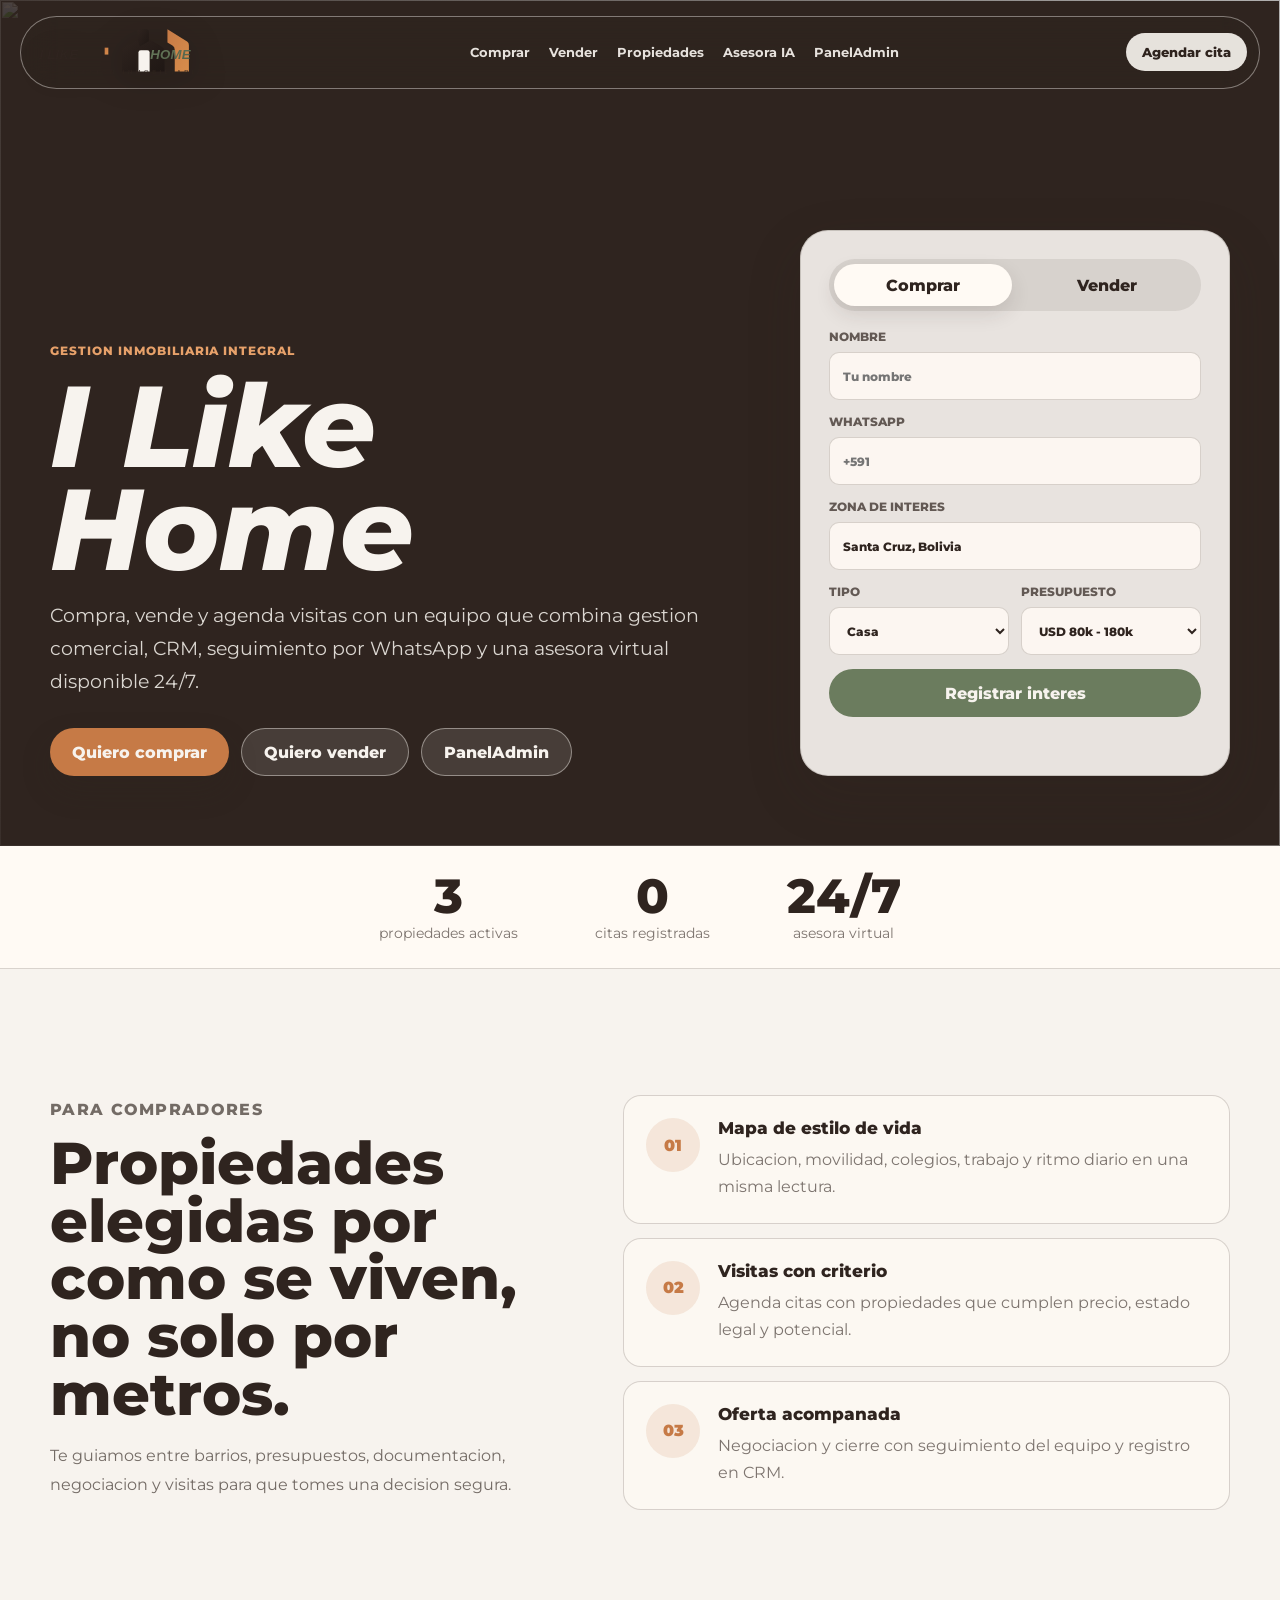
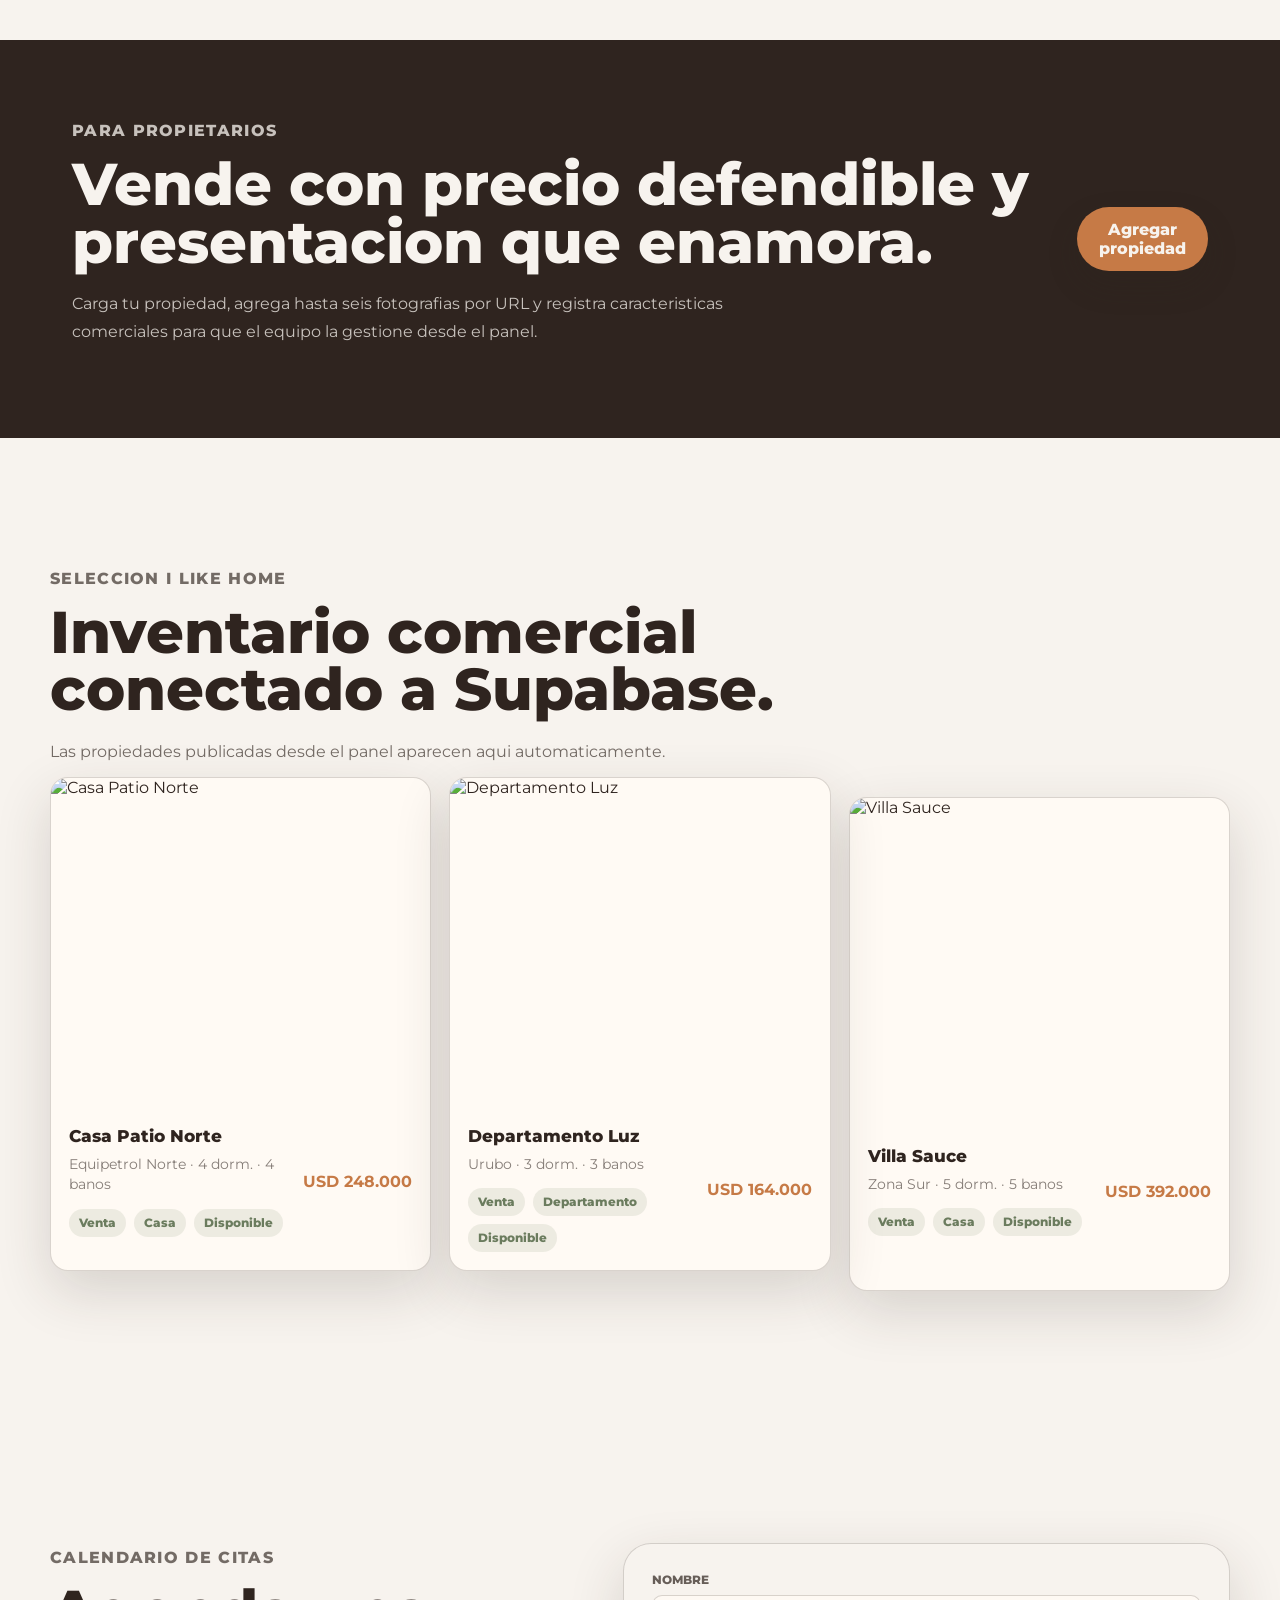
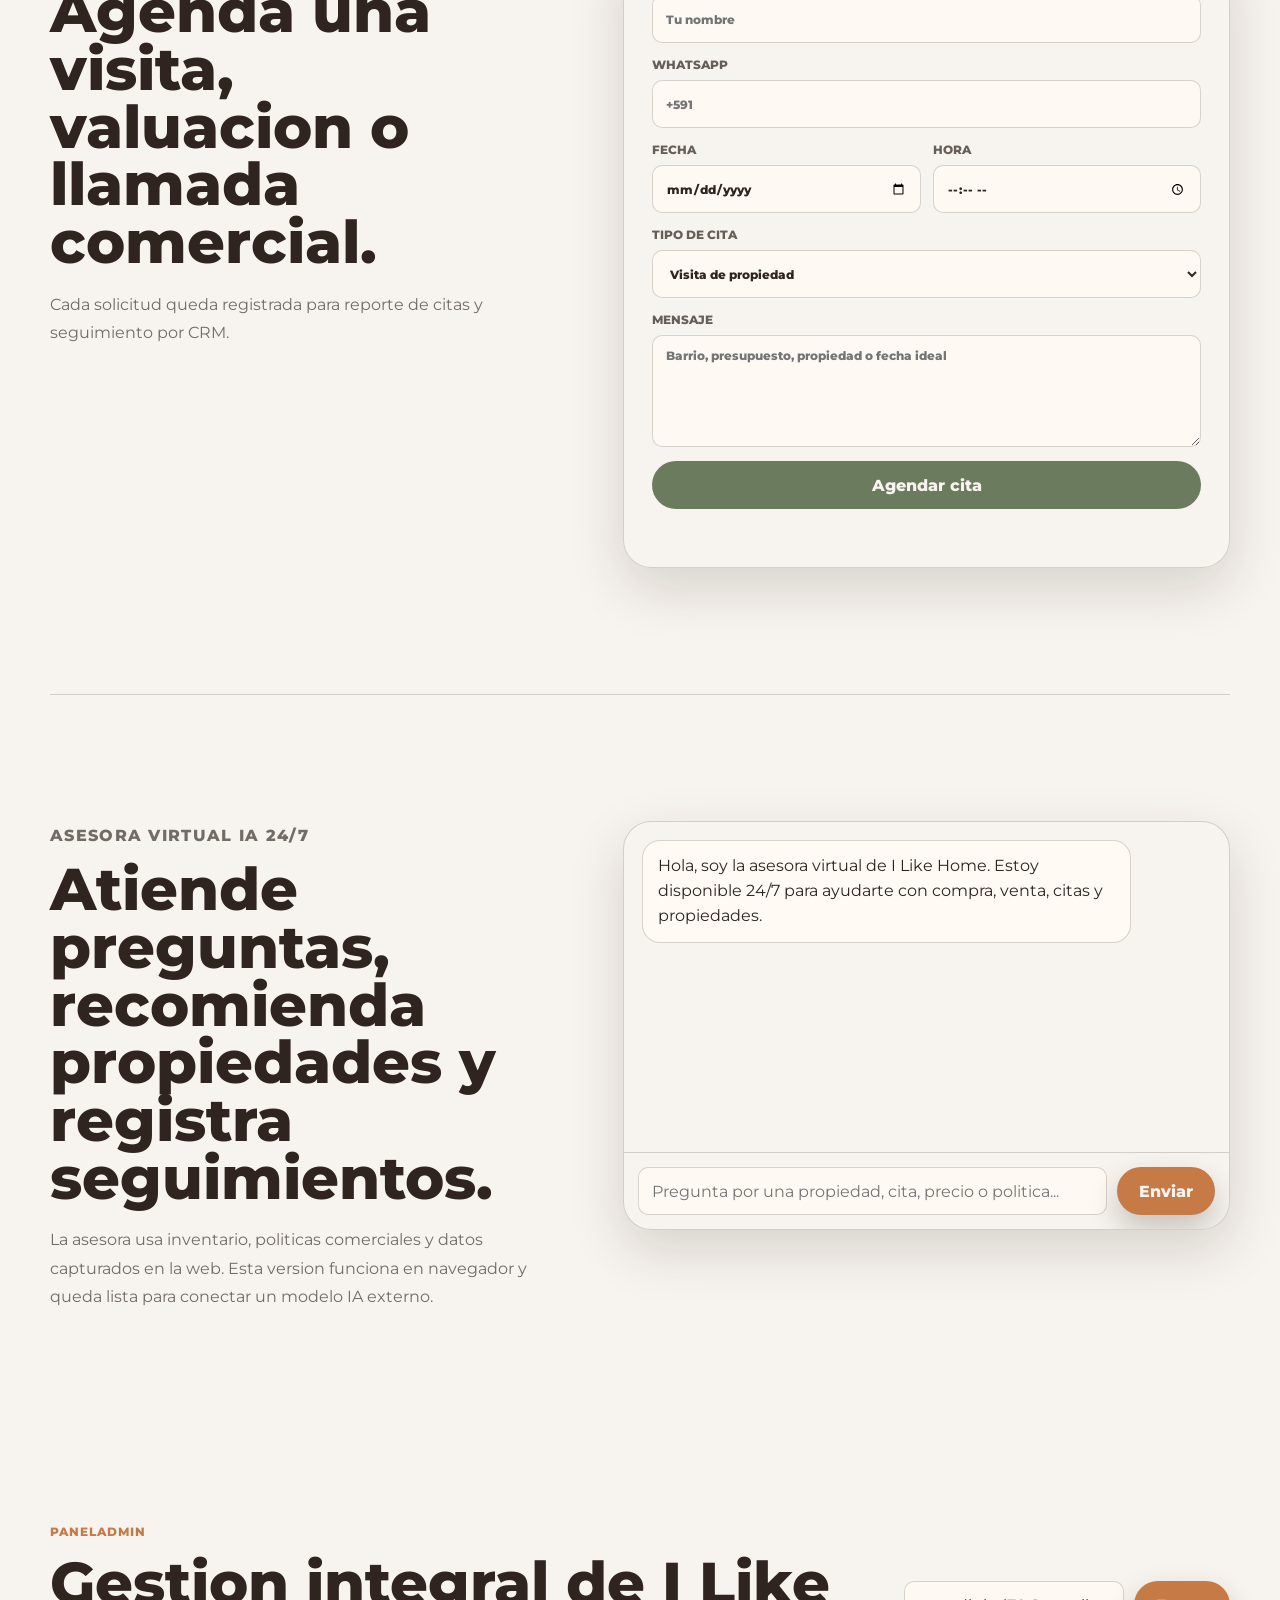
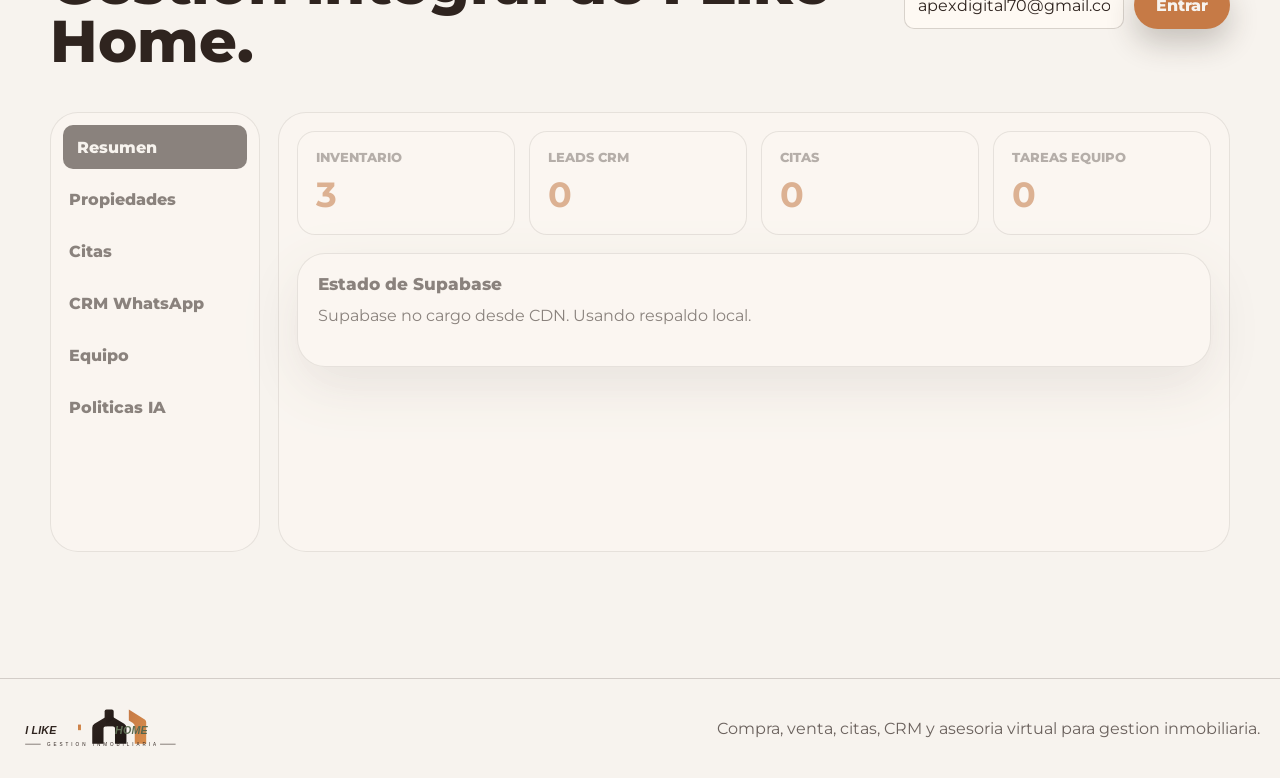
==== I Like Home Landing/index.html @ 4afc69b7 "Initial I Like Home web app" ====
<!DOCTYPE html>
<html lang="es">
  <head>
    <meta charset="UTF-8" />
    <meta name="viewport" content="width=device-width, initial-scale=1.0" />
    <title>I Like Home | Gestion inmobiliaria</title>
    <meta
      name="description"
      content="I Like Home gestiona compra, venta, citas, CRM, equipo y asesoria virtual inmobiliaria."
    />
    <link rel="preconnect" href="https://fonts.googleapis.com" />
    <link rel="preconnect" href="https://fonts.gstatic.com" crossorigin />
    <link
      href="https://fonts.googleapis.com/css2?family=Montserrat:ital,wght@0,500;0,700;0,800;1,800&display=swap"
      rel="stylesheet"
    />
    <script src="https://cdn.jsdelivr.net/npm/@supabase/supabase-js@2"></script>
    <link rel="stylesheet" href="./styles.css" />
  </head>
  <body>
    <header class="site-header" aria-label="Navegacion principal">
      <a class="brand" href="#inicio" aria-label="I Like Home inicio">
        <img src="./assets/logo.svg" alt="I Like Home" />
      </a>
      <nav class="main-nav">
        <a href="#comprar">Comprar</a>
        <a href="#vender">Vender</a>
        <a href="#propiedades">Propiedades</a>
        <a href="#asesora">Asesora IA</a>
        <a href="#panel-admin">PanelAdmin</a>
      </nav>
      <a class="nav-action" href="#agenda">Agendar cita</a>
    </header>

    <main id="inicio">
      <section class="hero" aria-labelledby="hero-title">
        <div class="hero-media" aria-hidden="true">
          <img
            src="https://images.unsplash.com/photo-1600585154340-be6161a56a0c?auto=format&fit=crop&w=1800&q=85"
            alt=""
          />
        </div>
        <div class="hero-overlay"></div>
        <div class="hero-content">
          <div class="hero-copy">
            <p class="eyebrow">Gestion inmobiliaria integral</p>
            <h1 id="hero-title">I Like Home</h1>
            <p class="hero-lede">
              Compra, vende y agenda visitas con un equipo que combina gestion comercial,
              CRM, seguimiento por WhatsApp y una asesora virtual disponible 24/7.
            </p>
            <div class="hero-actions">
              <a class="button primary" href="#comprar">Quiero comprar</a>
              <a class="button secondary" href="#vender">Quiero vender</a>
              <button class="button ghost" type="button" data-open-admin>PanelAdmin</button>
            </div>
          </div>

          <form class="finder-card" data-form="lead" aria-label="Buscador de propiedades">
            <div class="mode-switch" aria-label="Tipo de busqueda">
              <button class="active" type="button" data-mode="Comprar">Comprar</button>
              <button type="button" data-mode="Vender">Vender</button>
            </div>
            <input type="hidden" name="interest" value="Comprar" data-interest-field />
            <label>
              Nombre
              <input name="name" type="text" placeholder="Tu nombre" required />
            </label>
            <label>
              WhatsApp
              <input name="phone" type="tel" placeholder="+591" required />
            </label>
            <label>
              Zona de interes
              <input name="zone" type="text" value="Santa Cruz, Bolivia" />
            </label>
            <div class="form-grid">
              <label>
                Tipo
                <select name="property_type">
                  <option>Casa</option>
                  <option>Departamento</option>
                  <option>Terreno</option>
                  <option>Oficina</option>
                </select>
              </label>
              <label>
                Presupuesto
                <select name="budget">
                  <option>USD 80k - 180k</option>
                  <option>USD 180k - 350k</option>
                  <option>USD 350k+</option>
                </select>
              </label>
            </div>
            <button class="button form-button" type="submit">Registrar interes</button>
            <p class="form-note" data-status="lead"></p>
          </form>
        </div>
      </section>

      <section class="proof-strip" aria-label="Indicadores">
        <div>
          <strong data-stat="properties">0</strong>
          <span>propiedades activas</span>
        </div>
        <div>
          <strong data-stat="appointments">0</strong>
          <span>citas registradas</span>
        </div>
        <div>
          <strong>24/7</strong>
          <span>asesora virtual</span>
        </div>
      </section>

      <section class="split-section" id="comprar">
        <div class="section-copy">
          <p class="eyebrow">Para compradores</p>
          <h2>Propiedades elegidas por como se viven, no solo por metros.</h2>
          <p>
            Te guiamos entre barrios, presupuestos, documentacion, negociacion y
            visitas para que tomes una decision segura.
          </p>
        </div>
        <div class="journey-panel">
          <article>
            <span>01</span>
            <h3>Mapa de estilo de vida</h3>
            <p>Ubicacion, movilidad, colegios, trabajo y ritmo diario en una misma lectura.</p>
          </article>
          <article>
            <span>02</span>
            <h3>Visitas con criterio</h3>
            <p>Agenda citas con propiedades que cumplen precio, estado legal y potencial.</p>
          </article>
          <article>
            <span>03</span>
            <h3>Oferta acompanada</h3>
            <p>Negociacion y cierre con seguimiento del equipo y registro en CRM.</p>
          </article>
        </div>
      </section>

      <section class="sell-band" id="vender">
        <div>
          <p class="eyebrow">Para propietarios</p>
          <h2>Vende con precio defendible y presentacion que enamora.</h2>
          <p>
            Carga tu propiedad, agrega hasta seis fotografias por URL y registra
            caracteristicas comerciales para que el equipo la gestione desde el panel.
          </p>
        </div>
        <button class="button primary" type="button" data-open-property>Agregar propiedad</button>
      </section>

      <section class="properties" id="propiedades" aria-labelledby="properties-title">
        <div class="section-heading">
          <p class="eyebrow">Seleccion I Like Home</p>
          <h2 id="properties-title">Inventario comercial conectado a Supabase.</h2>
          <p>
            Las propiedades publicadas desde el panel aparecen aqui automaticamente.
          </p>
        </div>
        <div class="property-grid" id="propertiesGrid"></div>
      </section>

      <section class="contact-section" id="agenda">
        <div class="contact-copy">
          <p class="eyebrow">Calendario de citas</p>
          <h2>Agenda una visita, valuacion o llamada comercial.</h2>
          <p>
            Cada solicitud queda registrada para reporte de citas y seguimiento por CRM.
          </p>
        </div>
        <form class="contact-form" data-form="appointment">
          <label>
            Nombre
            <input name="client_name" type="text" placeholder="Tu nombre" required />
          </label>
          <label>
            WhatsApp
            <input name="phone" type="tel" placeholder="+591" required />
          </label>
          <div class="form-grid">
            <label>
              Fecha
              <input name="date" type="date" required />
            </label>
            <label>
              Hora
              <input name="time" type="time" required />
            </label>
          </div>
          <label>
            Tipo de cita
            <select name="appointment_type">
              <option>Visita de propiedad</option>
              <option>Valuacion para venta</option>
              <option>Llamada de asesoria</option>
            </select>
          </label>
          <label>
            Mensaje
            <textarea name="notes" placeholder="Barrio, presupuesto, propiedad o fecha ideal"></textarea>
          </label>
          <button class="button form-button" type="submit">Agendar cita</button>
          <p class="form-note" data-status="appointment"></p>
        </form>
      </section>

      <section class="assistant-section" id="asesora">
        <div class="assistant-intro">
          <p class="eyebrow">Asesora virtual IA 24/7</p>
          <h2>Atiende preguntas, recomienda propiedades y registra seguimientos.</h2>
          <p>
            La asesora usa inventario, politicas comerciales y datos capturados en la web.
            Esta version funciona en navegador y queda lista para conectar un modelo IA externo.
          </p>
        </div>
        <div class="chat-shell">
          <div class="chat-log" id="chatLog" aria-live="polite"></div>
          <form class="chat-form" data-form="assistant">
            <input
              name="message"
              type="text"
              placeholder="Pregunta por una propiedad, cita, precio o politica..."
              autocomplete="off"
              required
            />
            <button class="button primary" type="submit">Enviar</button>
          </form>
        </div>
      </section>

      <section class="admin-panel" id="panel-admin">
        <div class="admin-topline">
          <div>
            <p class="eyebrow">PanelAdmin</p>
            <h2>Gestion integral de I Like Home.</h2>
          </div>
          <div class="admin-login">
            <input id="adminEmail" type="email" value="apexdigital70@gmail.com" />
            <button class="button primary" type="button" data-admin-login>Entrar</button>
          </div>
        </div>

        <div class="admin-shell" data-admin-shell>
          <aside class="admin-tabs" aria-label="Secciones de administracion">
            <button class="active" type="button" data-admin-tab="dashboard">Resumen</button>
            <button type="button" data-admin-tab="properties">Propiedades</button>
            <button type="button" data-admin-tab="calendar">Citas</button>
            <button type="button" data-admin-tab="crm">CRM WhatsApp</button>
            <button type="button" data-admin-tab="team">Equipo</button>
            <button type="button" data-admin-tab="policies">Politicas IA</button>
          </aside>

          <div class="admin-content">
            <section class="admin-view active" data-admin-view="dashboard">
              <div class="metric-grid">
                <article><span>Inventario</span><strong data-stat="propertiesAdmin">0</strong></article>
                <article><span>Leads CRM</span><strong data-stat="leads">0</strong></article>
                <article><span>Citas</span><strong data-stat="appointmentsAdmin">0</strong></article>
                <article><span>Tareas equipo</span><strong data-stat="tasks">0</strong></article>
              </div>
              <div class="admin-card">
                <h3>Estado de Supabase</h3>
                <p id="supabaseStatus">Conectando...</p>
              </div>
            </section>

            <section class="admin-view" data-admin-view="properties">
              <div class="admin-card">
                <div class="card-title-row">
                  <h3>Agregar propiedad a la venta</h3>
                  <button class="button primary" type="button" data-open-property>Nueva propiedad</button>
                </div>
                <div class="table-list" id="adminProperties"></div>
              </div>
            </section>

            <section class="admin-view" data-admin-view="calendar">
              <div class="admin-card">
                <h3>Reporte de citas</h3>
                <div class="table-list" id="appointmentsList"></div>
              </div>
            </section>

            <section class="admin-view" data-admin-view="crm">
              <div class="admin-card">
                <h3>CRM dinamico vinculado a WhatsApp</h3>
                <div class="table-list" id="leadsList"></div>
              </div>
            </section>

            <section class="admin-view" data-admin-view="team">
              <div class="admin-card">
                <h3>Planificador de equipo</h3>
                <form class="inline-form" data-form="task">
                  <input name="title" type="text" placeholder="Tarea comercial" required />
                  <input name="owner" type="text" placeholder="Responsable" required />
                  <input name="due_date" type="date" required />
                  <select name="status">
                    <option>Pendiente</option>
                    <option>En proceso</option>
                    <option>Cerrada</option>
                  </select>
                  <button class="button form-button" type="submit">Agregar</button>
                </form>
                <div class="table-list" id="tasksList"></div>
              </div>
            </section>

            <section class="admin-view" data-admin-view="policies">
              <div class="admin-card">
                <h3>Informacion y politicas para la Asesora IA</h3>
                <form data-form="policies">
                  <label>
                    Politicas de empresa
                    <textarea name="content" id="policiesContent"></textarea>
                  </label>
                  <button class="button form-button" type="submit">Guardar politicas</button>
                </form>
              </div>
            </section>
          </div>
        </div>
      </section>
    </main>

    <dialog class="modal" id="propertyModal">
      <form class="property-form" data-form="property">
        <div class="modal-head">
          <div>
            <p class="eyebrow">Inventario comercial</p>
            <h2>Agregar propiedad</h2>
          </div>
          <button class="close-button" type="button" data-close-modal aria-label="Cerrar">x</button>
        </div>

        <div class="form-grid three">
          <label>Operacion
            <select name="operation"><option>Venta</option><option>Alquiler</option><option>Anticretico</option></select>
          </label>
          <label>Estado
            <select name="status"><option>Disponible</option><option>Reservada</option><option>Vendida</option></select>
          </label>
          <label>Destacada
            <select name="featured"><option value="true">Si</option><option value="false">No</option></select>
          </label>
        </div>

        <label>Titulo comercial <input name="title" type="text" placeholder="Casa Patio Norte" required /></label>
        <label>Descripcion comercial <textarea name="description" placeholder="Narrativa de venta, estilo de vida y diferencial"></textarea></label>

        <div class="form-grid three">
          <label>Tipo <input name="property_type" type="text" placeholder="Casa" /></label>
          <label>Zona <input name="zone" type="text" placeholder="Equipetrol Norte" /></label>
          <label>Direccion <input name="address" type="text" placeholder="Direccion referencial" /></label>
          <label>Precio USD <input name="price" type="number" min="0" placeholder="248000" /></label>
          <label>Dormitorios <input name="bedrooms" type="number" min="0" /></label>
          <label>Banos <input name="bathrooms" type="number" min="0" /></label>
          <label>Parqueos <input name="parking" type="number" min="0" /></label>
          <label>Construidos m2 <input name="built_area" type="number" min="0" /></label>
          <label>Terreno m2 <input name="lot_area" type="number" min="0" /></label>
        </div>

        <label>Caracteristicas comerciales
          <textarea name="features" placeholder="Piscina, terraza, churrasquera, suite master, cerca de colegios"></textarea>
        </label>
        <label>Notas internas
          <textarea name="commercial_notes" placeholder="Comision, urgencia del propietario, margen de negociacion"></textarea>
        </label>

        <div class="form-grid two">
          <label>Asesor <input name="agent_name" type="text" placeholder="Nombre del asesor" /></label>
          <label>WhatsApp asesor <input name="agent_whatsapp" type="tel" placeholder="+591" /></label>
        </div>

        <div class="photo-grid" aria-label="Fotografias por URL">
          <label>Foto URL 1 <input name="photo_1" type="url" placeholder="https://..." /></label>
          <label>Foto URL 2 <input name="photo_2" type="url" placeholder="https://..." /></label>
          <label>Foto URL 3 <input name="photo_3" type="url" placeholder="https://..." /></label>
          <label>Foto URL 4 <input name="photo_4" type="url" placeholder="https://..." /></label>
          <label>Foto URL 5 <input name="photo_5" type="url" placeholder="https://..." /></label>
          <label>Foto URL 6 <input name="photo_6" type="url" placeholder="https://..." /></label>
        </div>

        <button class="button form-button" type="submit">Guardar propiedad</button>
        <p class="form-note" data-status="property"></p>
      </form>
    </dialog>

    <footer class="site-footer">
      <img src="./assets/logo.svg" alt="I Like Home" />
      <span>Compra, venta, citas, CRM y asesoria virtual para gestion inmobiliaria.</span>
    </footer>
    <script src="./script.js"></script>
  </body>
</html>
---- I Like Home Landing/styles.css ----
:root {
  --brown-luxury: #2f241f;
  --olive-premium: #6b7c5e;
  --accent-gold: #c67a46;
  --soft-ivory: #f7f3ee;
  --ivory-raised: #fffaf4;
  --brown-soft: rgba(47, 36, 31, 0.12);
  --brown-line: rgba(47, 36, 31, 0.18);
  --brown-strong: rgba(47, 36, 31, 0.32);
  --shadow-warm: 0 20px 55px rgba(47, 36, 31, 0.16);
  --radius-small: 10px;
  --radius-medium: 18px;
  --radius-large: 28px;
  --space: 8px;
  color: var(--brown-luxury);
  font-family: "Montserrat", Arial, Helvetica, sans-serif;
  background: var(--soft-ivory);
}

* {
  box-sizing: border-box;
}

html {
  scroll-behavior: smooth;
}

body {
  margin: 0;
  min-width: 320px;
  background: var(--soft-ivory);
  color: var(--brown-luxury);
}

body,
button,
input,
select,
textarea {
  font: inherit;
}

button,
input,
select,
textarea {
  color: inherit;
}

a {
  color: inherit;
  text-decoration: none;
}

img {
  display: block;
  max-width: 100%;
}

.site-header {
  position: fixed;
  inset: 16px 20px auto;
  z-index: 10;
  display: flex;
  align-items: center;
  justify-content: space-between;
  gap: calc(var(--space) * 2);
  padding: 9px 12px;
  border: 1px solid rgba(247, 243, 238, 0.42);
  border-radius: 999px;
  background: rgba(47, 36, 31, 0.72);
  color: var(--soft-ivory);
  backdrop-filter: blur(18px);
}

.brand img {
  width: clamp(140px, 18vw, 210px);
  height: auto;
  filter: drop-shadow(0 6px 16px rgba(0, 0, 0, 0.18));
}

.main-nav,
.hero-actions,
.proof-strip,
.property-body,
.site-footer,
.admin-topline,
.card-title-row,
.modal-head {
  display: flex;
  align-items: center;
}

.main-nav {
  gap: clamp(10px, 1.5vw, 24px);
  font-size: 0.82rem;
  font-weight: 700;
}

.main-nav a,
.nav-action {
  opacity: 0.92;
  transition: opacity 160ms ease, background 160ms ease, transform 160ms ease;
}

.main-nav a:hover,
.nav-action:hover {
  opacity: 1;
}

.nav-action {
  padding: 11px 16px;
  border-radius: 999px;
  background: var(--soft-ivory);
  color: var(--brown-luxury);
  font-size: 0.84rem;
  font-weight: 800;
}

.hero {
  position: relative;
  min-height: 94vh;
  overflow: hidden;
  background: var(--brown-luxury);
}

.hero-media,
.hero-overlay {
  position: absolute;
  inset: 0;
}

.hero-media img {
  width: 100%;
  height: 100%;
  object-fit: cover;
}

.hero-overlay {
  background:
    linear-gradient(90deg, rgba(47, 36, 31, 0.86), rgba(47, 36, 31, 0.5) 56%, rgba(47, 36, 31, 0.1)),
    linear-gradient(0deg, rgba(47, 36, 31, 0.48), transparent 42%);
}

.hero-content {
  position: relative;
  z-index: 1;
  display: grid;
  grid-template-columns: minmax(0, 1fr) minmax(320px, 430px);
  gap: clamp(28px, 5vw, 72px);
  width: min(1180px, calc(100% - 40px));
  min-height: 94vh;
  margin: 0 auto;
  padding: 150px 0 70px;
  align-items: end;
}

.hero-copy {
  max-width: 760px;
  color: var(--soft-ivory);
}

.eyebrow {
  margin: 0 0 12px;
  color: var(--accent-gold);
  font-size: 0.76rem;
  font-weight: 800;
  letter-spacing: 0.08em;
  text-transform: uppercase;
}

.hero .eyebrow {
  color: #e7a16a;
}

h1,
h2,
h3,
p {
  margin-top: 0;
}

h1 {
  margin-bottom: 18px;
  font-size: clamp(4rem, 9vw, 9rem);
  font-style: italic;
  font-weight: 800;
  line-height: 0.9;
  letter-spacing: 0;
}

h2 {
  margin-bottom: 18px;
  font-size: clamp(2rem, 4.6vw, 4.6rem);
  font-weight: 800;
  line-height: 0.98;
  letter-spacing: 0;
}

h3 {
  margin-bottom: 8px;
  font-size: 1.08rem;
  font-weight: 800;
  line-height: 1.15;
}

p {
  line-height: 1.72;
}

.hero-lede {
  max-width: 670px;
  margin-bottom: 30px;
  color: rgba(247, 243, 238, 0.86);
  font-size: clamp(1rem, 1.8vw, 1.2rem);
}

.hero-actions {
  flex-wrap: wrap;
  gap: 12px;
}

.button {
  display: inline-flex;
  min-height: 48px;
  align-items: center;
  justify-content: center;
  border: 0;
  border-radius: 999px;
  padding: 13px 22px;
  font-weight: 800;
  cursor: pointer;
  transition: transform 160ms ease, box-shadow 160ms ease, background 160ms ease, opacity 160ms ease;
}

.button:hover {
  transform: translateY(-1px);
}

.button:disabled {
  cursor: default;
  opacity: 0.72;
  transform: none;
}

.primary {
  background: var(--accent-gold);
  color: var(--soft-ivory);
  box-shadow: 0 14px 30px rgba(47, 36, 31, 0.24);
}

.secondary,
.ghost {
  border: 1px solid rgba(247, 243, 238, 0.44);
  background: rgba(247, 243, 238, 0.12);
  color: var(--soft-ivory);
}

.finder-card,
.contact-form,
.chat-shell,
.admin-card,
.modal,
.property-form {
  border: 1px solid var(--brown-line);
  border-radius: var(--radius-large);
  background: rgba(247, 243, 238, 0.93);
  box-shadow: var(--shadow-warm);
}

.finder-card,
.contact-form,
.property-form {
  padding: clamp(18px, 3vw, 28px);
}

.mode-switch {
  display: grid;
  grid-template-columns: 1fr 1fr;
  gap: 6px;
  padding: 5px;
  border-radius: 999px;
  background: rgba(47, 36, 31, 0.09);
  margin-bottom: 18px;
}

.mode-switch button {
  min-height: 42px;
  border: 0;
  border-radius: 999px;
  background: transparent;
  color: var(--brown-luxury);
  font-weight: 800;
  cursor: pointer;
}

.mode-switch .active {
  background: var(--ivory-raised);
  box-shadow: 0 8px 20px rgba(47, 36, 31, 0.12);
}

label {
  display: grid;
  gap: 8px;
  margin-bottom: 14px;
  color: rgba(47, 36, 31, 0.72);
  font-size: 0.76rem;
  font-weight: 800;
  text-transform: uppercase;
}

input,
select,
textarea {
  width: 100%;
  min-height: 48px;
  border: 1px solid var(--brown-line);
  border-radius: var(--radius-small);
  padding: 12px 13px;
  background: rgba(255, 250, 244, 0.86);
  color: var(--brown-luxury);
  outline: 0;
  text-transform: none;
}

input:focus,
select:focus,
textarea:focus {
  border-color: var(--accent-gold);
  box-shadow: 0 0 0 3px rgba(198, 122, 70, 0.18);
}

textarea {
  min-height: 112px;
  resize: vertical;
}

.form-grid {
  display: grid;
  grid-template-columns: 1fr 1fr;
  gap: 12px;
}

.form-grid.three,
.photo-grid {
  grid-template-columns: repeat(3, 1fr);
}

.form-grid.two {
  grid-template-columns: repeat(2, 1fr);
}

.photo-grid {
  display: grid;
  gap: 12px;
}

.form-button {
  width: 100%;
  background: var(--olive-premium);
  color: var(--soft-ivory);
}

.form-note {
  min-height: 20px;
  margin: 10px 0 0;
  color: var(--olive-premium);
  font-size: 0.82rem;
  font-weight: 700;
}

.proof-strip {
  justify-content: center;
  gap: clamp(18px, 6vw, 92px);
  padding: 26px 20px;
  border-bottom: 1px solid var(--brown-line);
  background: var(--ivory-raised);
}

.proof-strip div {
  display: grid;
  gap: 4px;
  text-align: center;
}

.proof-strip strong {
  font-size: clamp(1.7rem, 4vw, 3rem);
  font-weight: 800;
  line-height: 1;
}

.proof-strip span {
  color: rgba(47, 36, 31, 0.62);
  font-size: 0.88rem;
}

.split-section,
.properties,
.contact-section,
.assistant-section,
.admin-panel {
  width: min(1180px, calc(100% - 40px));
  margin: 0 auto;
  padding: clamp(72px, 10vw, 126px) 0;
}

.split-section,
.contact-section,
.assistant-section {
  display: grid;
  grid-template-columns: 0.9fr 1.1fr;
  gap: clamp(30px, 6vw, 82px);
  align-items: start;
}

.section-copy p,
.sell-band p,
.contact-copy p,
.assistant-intro p,
.section-heading p {
  max-width: 680px;
  color: rgba(47, 36, 31, 0.66);
  font-size: 1.02rem;
}

.journey-panel {
  display: grid;
  gap: 14px;
}

.journey-panel article {
  display: grid;
  grid-template-columns: 54px 1fr;
  column-gap: 18px;
  padding: 22px;
  border: 1px solid var(--brown-line);
  border-radius: var(--radius-medium);
  background: rgba(255, 250, 244, 0.62);
}

.journey-panel span {
  grid-row: span 2;
  display: grid;
  width: 54px;
  height: 54px;
  place-items: center;
  border-radius: 50%;
  background: rgba(198, 122, 70, 0.14);
  color: var(--accent-gold);
  font-weight: 900;
}

.journey-panel p {
  margin-bottom: 0;
  color: rgba(47, 36, 31, 0.62);
}

.sell-band {
  display: flex;
  align-items: center;
  justify-content: space-between;
  gap: 26px;
  padding: clamp(42px, 7vw, 76px) clamp(22px, 6vw, 72px);
  background: var(--brown-luxury);
  color: var(--soft-ivory);
}

.sell-band p {
  color: rgba(247, 243, 238, 0.76);
}

.section-heading {
  max-width: 820px;
  margin-bottom: 32px;
}

.property-grid {
  display: grid;
  grid-template-columns: repeat(3, 1fr);
  gap: 18px;
}

.property-card {
  overflow: hidden;
  border: 1px solid var(--brown-line);
  border-radius: var(--radius-medium);
  background: var(--ivory-raised);
  box-shadow: var(--shadow-warm);
}

.property-card img {
  width: 100%;
  aspect-ratio: 1.15 / 1;
  object-fit: cover;
}

.property-card.featured {
  transform: translateY(-20px);
}

.property-body {
  justify-content: space-between;
  gap: 16px;
  padding: 18px;
}

.property-body p,
.table-list p {
  margin-bottom: 0;
  color: rgba(47, 36, 31, 0.58);
  font-size: 0.88rem;
  line-height: 1.45;
}

.property-body strong {
  color: var(--accent-gold);
  white-space: nowrap;
}

.badge-row {
  display: flex;
  flex-wrap: wrap;
  gap: 8px;
  margin-top: 14px;
}

.badge {
  border-radius: 999px;
  padding: 7px 10px;
  background: rgba(107, 124, 94, 0.12);
  color: var(--olive-premium);
  font-size: 0.74rem;
  font-weight: 800;
}

.assistant-section {
  border-top: 1px solid var(--brown-line);
}

.chat-shell {
  overflow: hidden;
}

.chat-log {
  display: grid;
  align-content: start;
  gap: 12px;
  min-height: 330px;
  max-height: 430px;
  padding: 18px;
  overflow: auto;
}

.message {
  max-width: 86%;
  border-radius: 18px;
  padding: 13px 15px;
  background: rgba(47, 36, 31, 0.08);
  line-height: 1.55;
}

.message.user {
  justify-self: end;
  background: var(--olive-premium);
  color: var(--soft-ivory);
}

.message.assistant {
  justify-self: start;
  background: var(--ivory-raised);
  border: 1px solid var(--brown-line);
}

.chat-form {
  display: grid;
  grid-template-columns: 1fr auto;
  gap: 10px;
  padding: 14px;
  border-top: 1px solid var(--brown-line);
}

.admin-panel {
  padding-top: 70px;
}

.admin-topline {
  justify-content: space-between;
  gap: 20px;
  margin-bottom: 24px;
}

.admin-login {
  display: grid;
  grid-template-columns: minmax(220px, 1fr) auto;
  gap: 10px;
}

.admin-shell {
  display: grid;
  grid-template-columns: 210px 1fr;
  gap: 18px;
  opacity: 0.54;
  pointer-events: none;
}

.admin-shell.unlocked {
  opacity: 1;
  pointer-events: auto;
}

.admin-tabs,
.admin-content {
  border: 1px solid var(--brown-line);
  border-radius: var(--radius-large);
  background: rgba(255, 250, 244, 0.72);
}

.admin-tabs {
  display: grid;
  align-content: start;
  gap: 8px;
  padding: 12px;
}

.admin-tabs button {
  min-height: 44px;
  border: 0;
  border-radius: var(--radius-small);
  background: transparent;
  color: var(--brown-luxury);
  font-weight: 800;
  text-align: left;
  cursor: pointer;
}

.admin-tabs button.active {
  background: var(--brown-luxury);
  color: var(--soft-ivory);
  padding-left: 14px;
}

.admin-content {
  min-height: 440px;
  padding: 18px;
}

.admin-view {
  display: none;
}

.admin-view.active {
  display: grid;
  gap: 18px;
}

.metric-grid {
  display: grid;
  grid-template-columns: repeat(4, 1fr);
  gap: 14px;
}

.metric-grid article {
  display: grid;
  gap: 8px;
  padding: 18px;
  border: 1px solid var(--brown-line);
  border-radius: var(--radius-medium);
  background: var(--ivory-raised);
}

.metric-grid span {
  color: rgba(47, 36, 31, 0.62);
  font-size: 0.8rem;
  font-weight: 800;
  text-transform: uppercase;
}

.metric-grid strong {
  color: var(--accent-gold);
  font-size: 2.2rem;
}

.admin-card {
  padding: 20px;
  background: var(--ivory-raised);
}

.card-title-row,
.modal-head {
  justify-content: space-between;
  gap: 16px;
}

.table-list {
  display: grid;
  gap: 10px;
  margin-top: 16px;
}

.list-row {
  display: grid;
  grid-template-columns: minmax(0, 1fr) auto;
  gap: 16px;
  align-items: center;
  padding: 14px;
  border: 1px solid var(--brown-line);
  border-radius: var(--radius-small);
  background: rgba(247, 243, 238, 0.72);
}

.list-row strong {
  display: block;
  margin-bottom: 4px;
}

.list-actions {
  display: flex;
  flex-wrap: wrap;
  gap: 8px;
  justify-content: flex-end;
}

.mini-button {
  min-height: 36px;
  border-radius: 999px;
  padding: 8px 12px;
  border: 1px solid var(--brown-line);
  background: var(--soft-ivory);
  color: var(--brown-luxury);
  font-size: 0.76rem;
  font-weight: 800;
  cursor: pointer;
}

.mini-button.whatsapp {
  background: var(--olive-premium);
  color: var(--soft-ivory);
}

.inline-form {
  display: grid;
  grid-template-columns: 1fr 0.8fr 0.7fr 0.7fr auto;
  gap: 10px;
  align-items: start;
}

.modal {
  width: min(980px, calc(100% - 30px));
  max-height: 90vh;
  padding: 0;
  border: 0;
  color: var(--brown-luxury);
}

.modal::backdrop {
  background: rgba(47, 36, 31, 0.62);
  backdrop-filter: blur(6px);
}

.property-form {
  max-height: 90vh;
  overflow: auto;
}

.close-button {
  width: 42px;
  height: 42px;
  border: 1px solid var(--brown-line);
  border-radius: 50%;
  background: var(--soft-ivory);
  color: var(--brown-luxury);
  font-weight: 900;
  cursor: pointer;
}

.site-footer {
  justify-content: space-between;
  gap: 20px;
  padding: 28px 20px;
  border-top: 1px solid var(--brown-line);
  color: rgba(47, 36, 31, 0.7);
}

.site-footer img {
  width: 170px;
}

@media (max-width: 980px) {
  .main-nav {
    display: none;
  }

  .hero-content,
  .split-section,
  .contact-section,
  .assistant-section,
  .admin-shell {
    grid-template-columns: 1fr;
  }

  .hero-content {
    align-items: center;
    padding-top: 126px;
  }

  .finder-card {
    max-width: 540px;
  }

  .property-grid,
  .metric-grid {
    grid-template-columns: 1fr 1fr;
  }

  .property-card.featured {
    transform: none;
  }

  .sell-band,
  .admin-topline {
    align-items: flex-start;
    flex-direction: column;
  }

  .admin-tabs {
    grid-template-columns: repeat(3, 1fr);
  }

  .inline-form {
    grid-template-columns: 1fr 1fr;
  }
}

@media (max-width: 680px) {
  .site-header {
    inset: 10px;
    border-radius: 24px;
  }

  .brand img {
    width: 134px;
  }

  .nav-action {
    padding: 10px 12px;
    font-size: 0.76rem;
  }

  .hero-content,
  .split-section,
  .properties,
  .contact-section,
  .assistant-section,
  .admin-panel {
    width: min(100% - 28px, 1180px);
  }

  h1 {
    font-size: clamp(3.2rem, 18vw, 5rem);
  }

  .hero-overlay {
    background: linear-gradient(0deg, rgba(47, 36, 31, 0.86), rgba(47, 36, 31, 0.44));
  }

  .form-grid,
  .form-grid.three,
  .form-grid.two,
  .photo-grid,
  .proof-strip,
  .property-grid,
  .metric-grid,
  .admin-login,
  .chat-form,
  .inline-form {
    grid-template-columns: 1fr;
  }

  .proof-strip {
    display: grid;
  }

  .journey-panel article {
    grid-template-columns: 1fr;
  }

  .journey-panel span {
    grid-row: auto;
    margin-bottom: 14px;
  }

  .property-body,
  .site-footer,
  .list-row {
    align-items: flex-start;
    grid-template-columns: 1fr;
    flex-direction: column;
  }

  .admin-tabs {
    grid-template-columns: 1fr 1fr;
  }
}
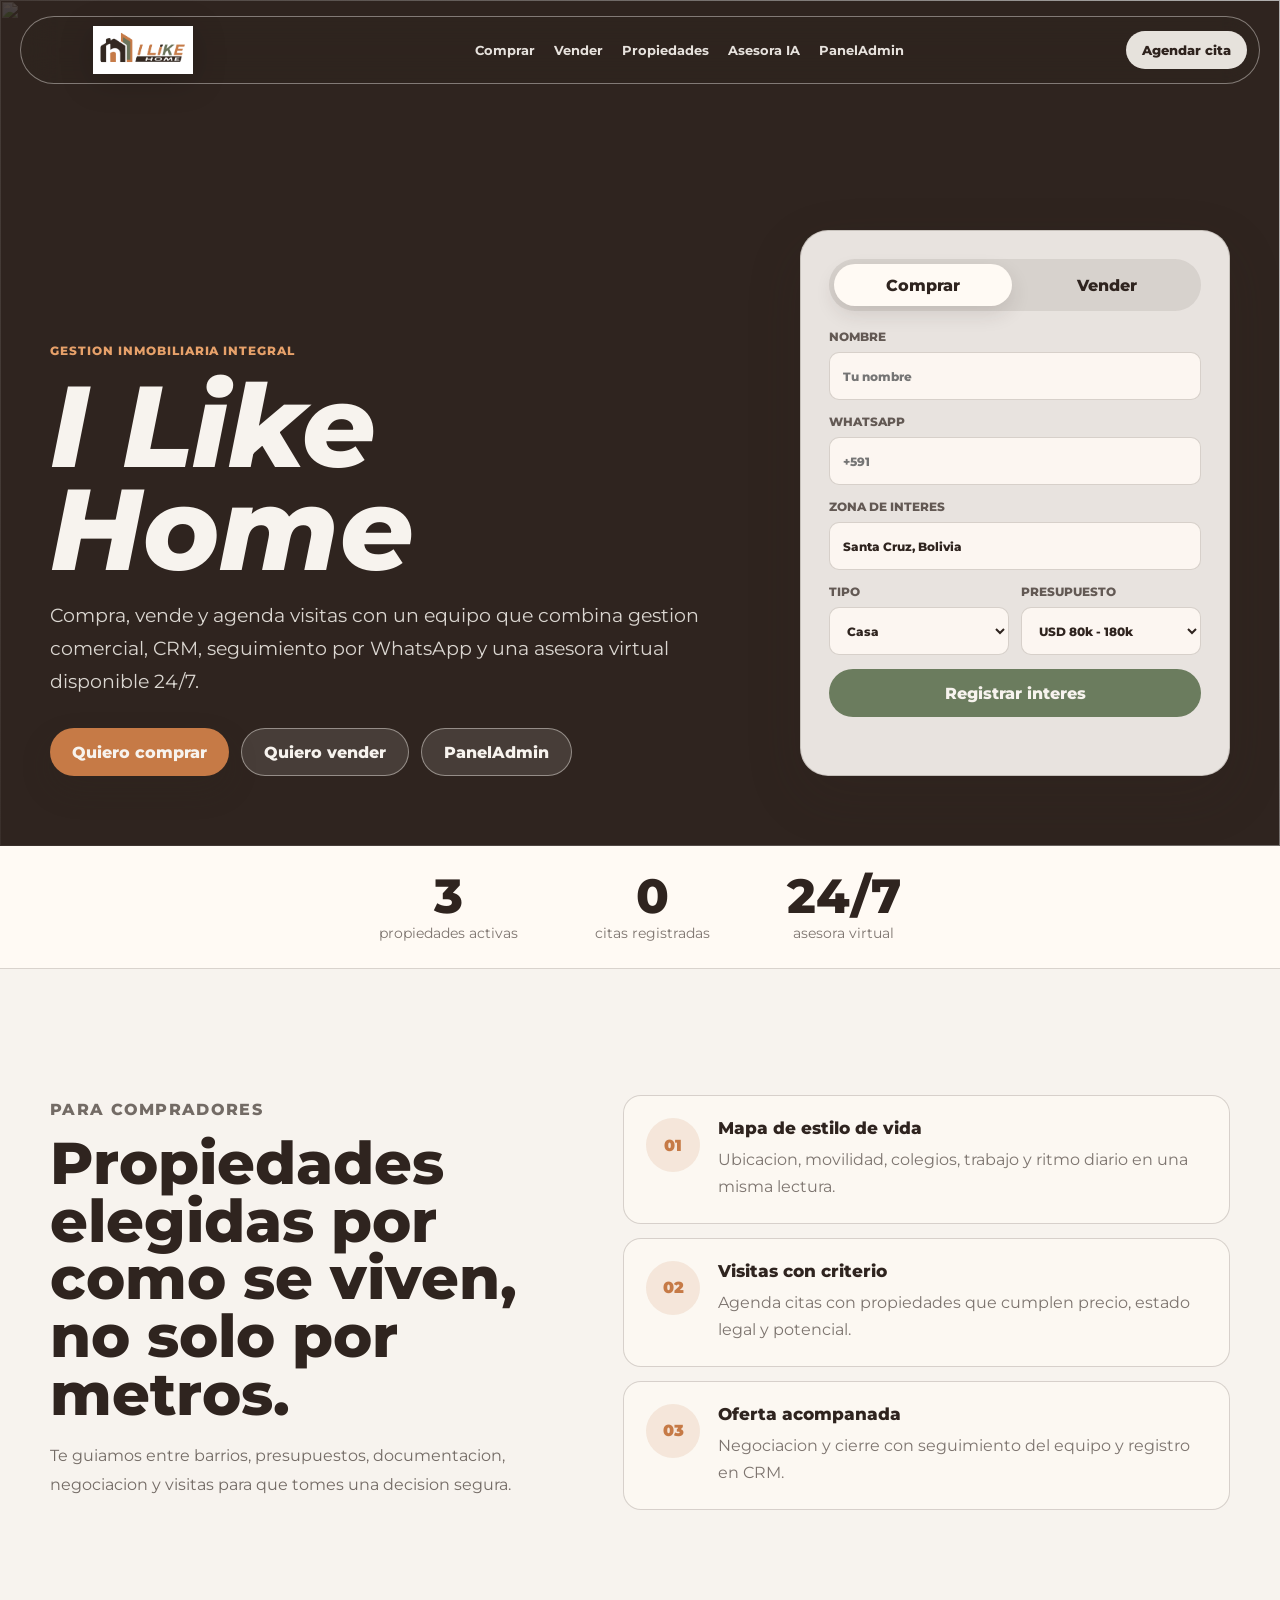
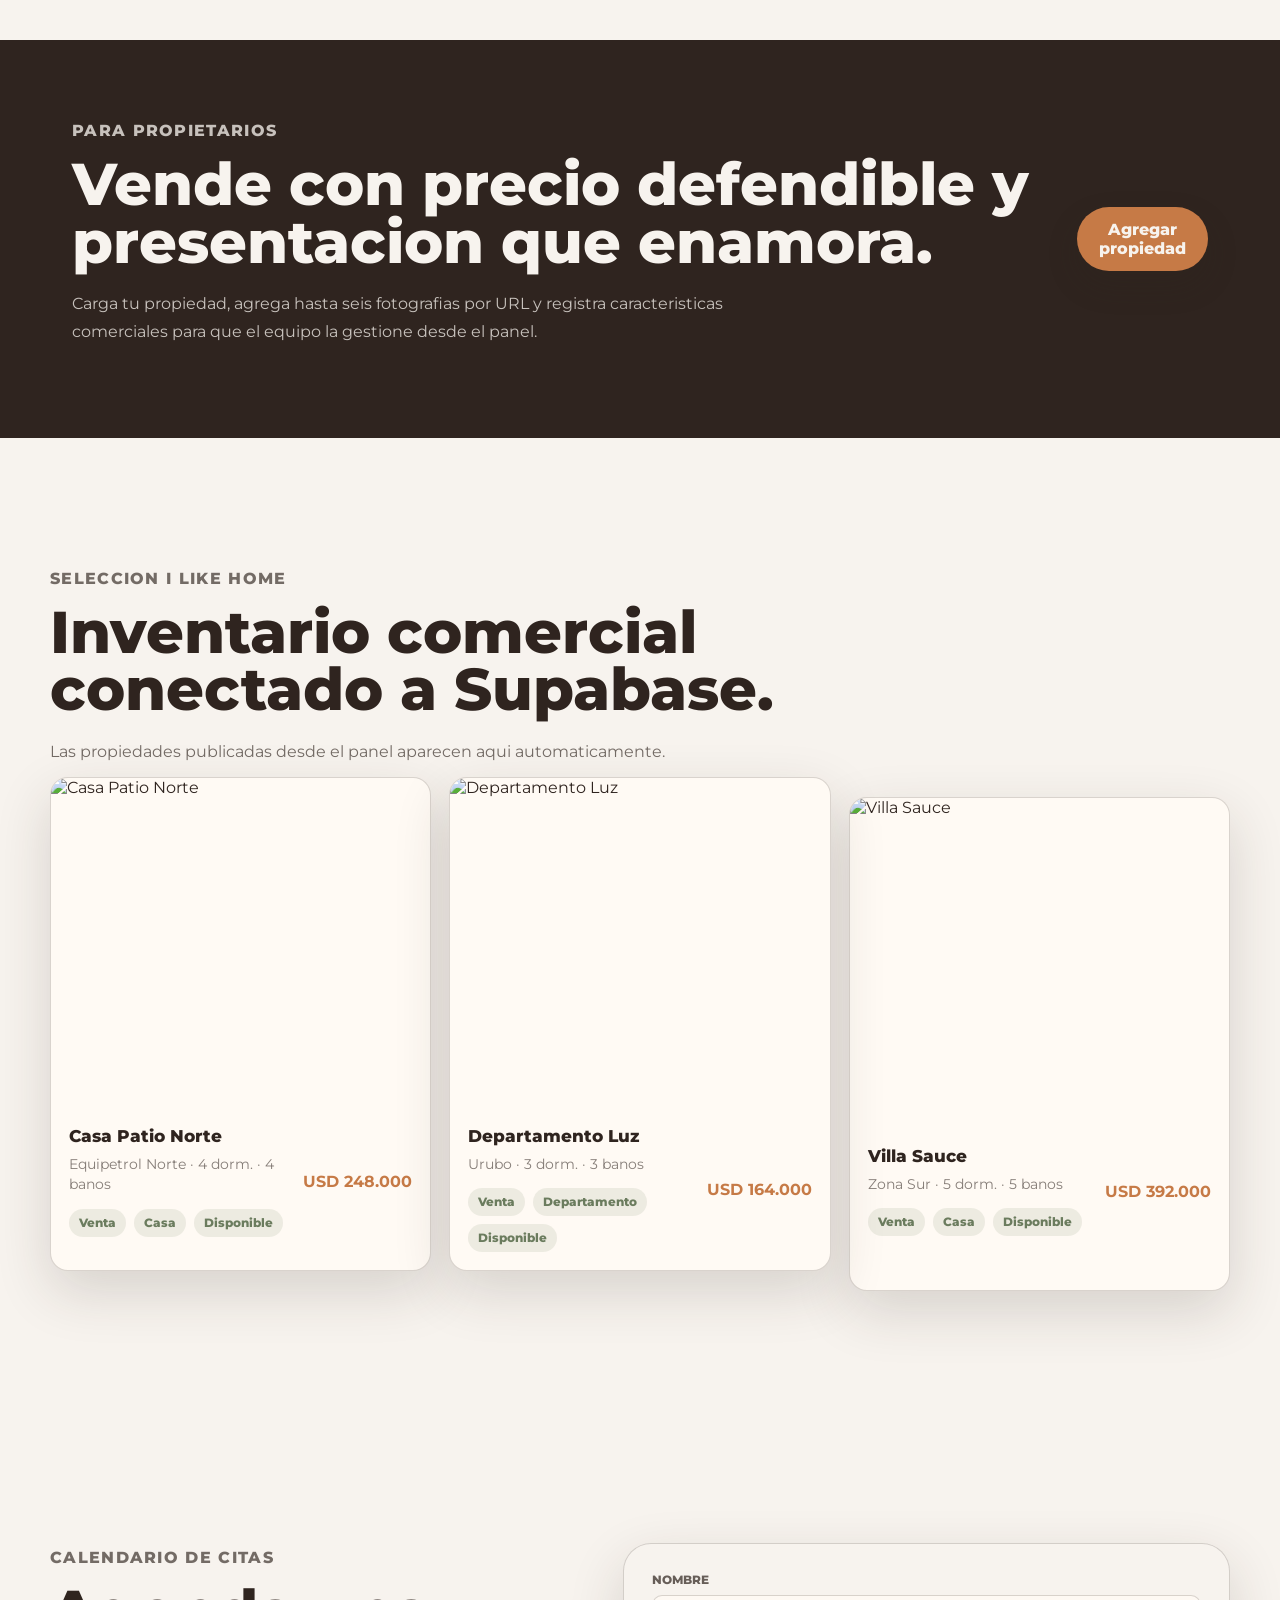
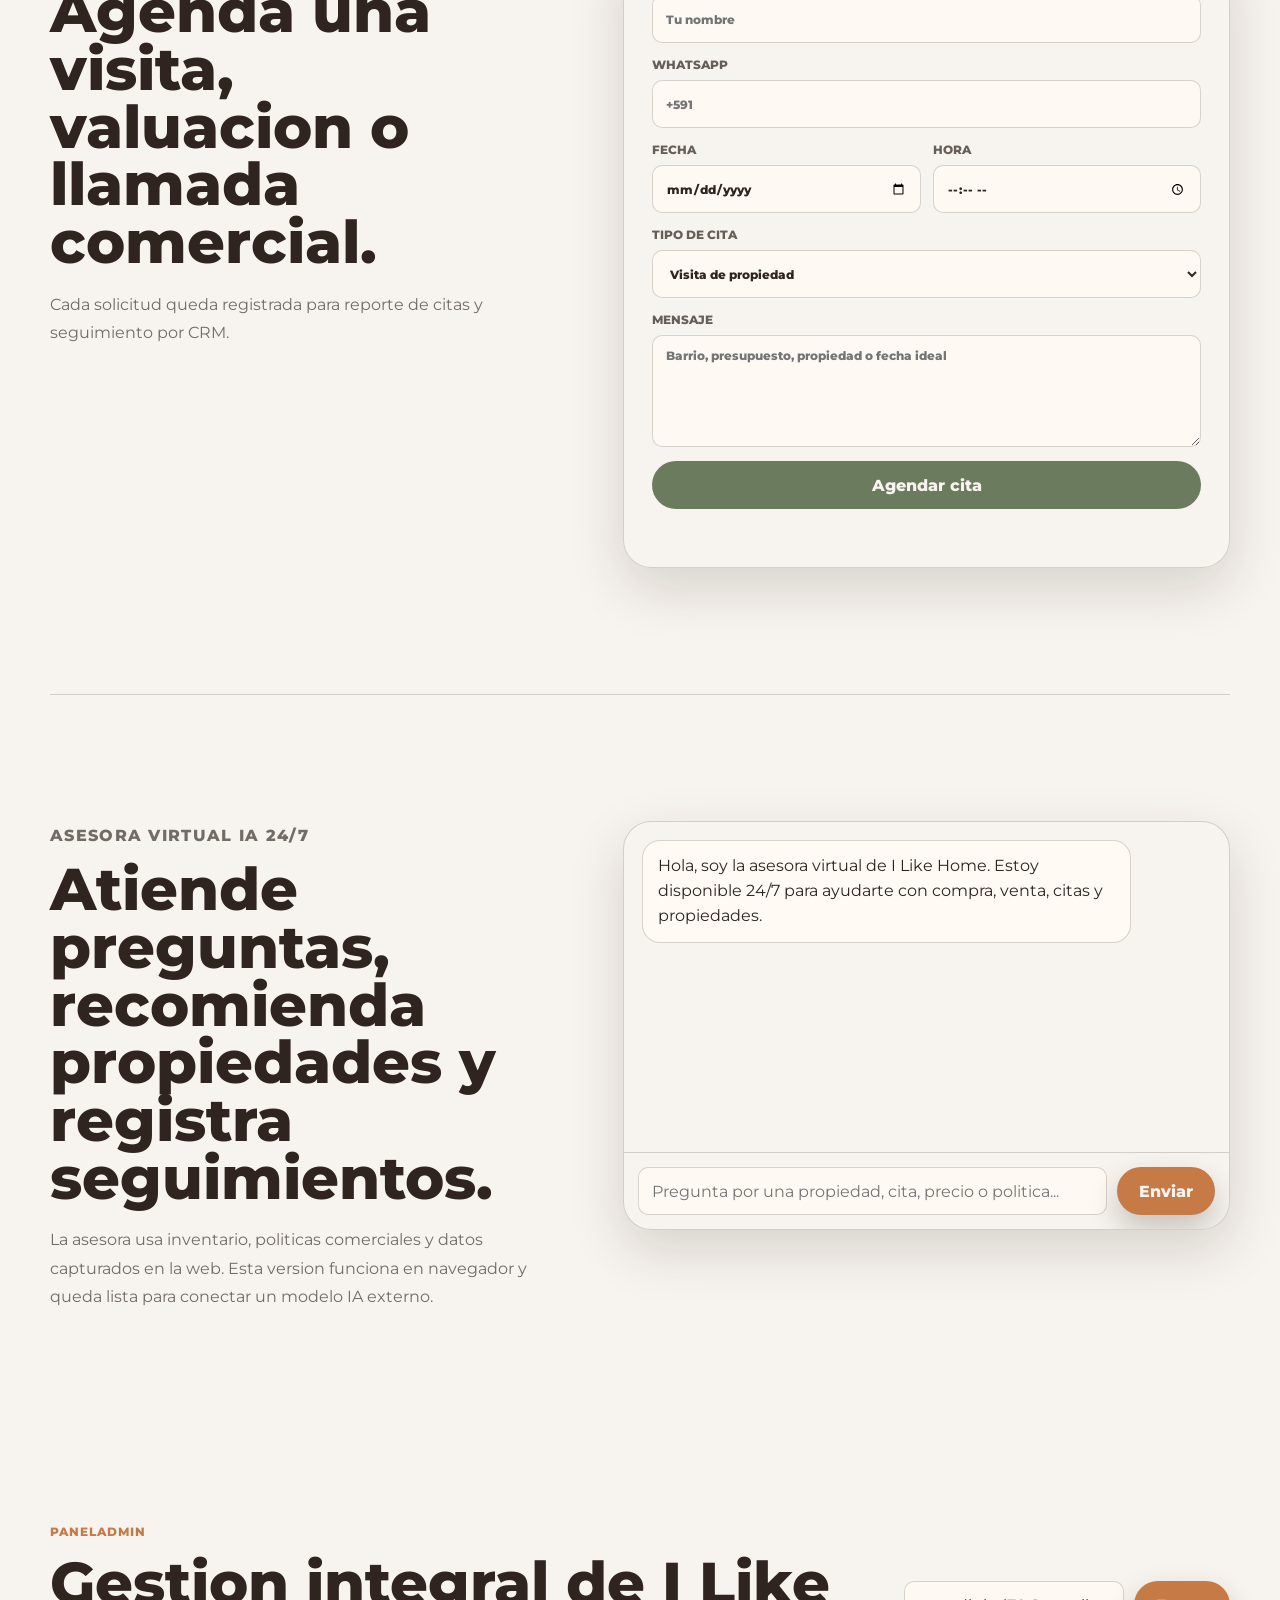
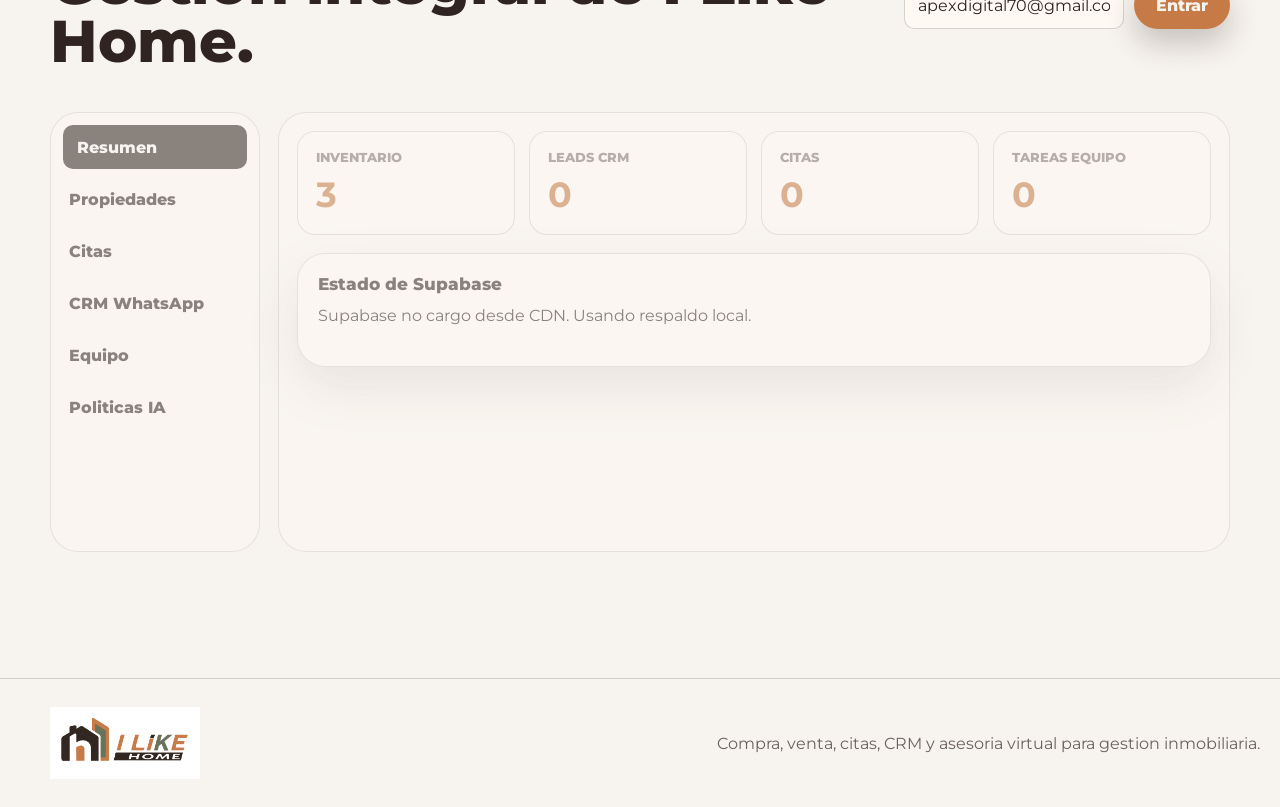
==== commit d504ebf9: "Replace official I Like Home logos" ====
--- a/I Like Home Landing/index.html
+++ b/I Like Home Landing/index.html
@@ -20,7 +20,7 @@
   <body>
     <header class="site-header" aria-label="Navegacion principal">
       <a class="brand" href="#inicio" aria-label="I Like Home inicio">
-        <img src="./assets/logo.svg" alt="I Like Home" />
+        <img src="./assets/logo-horizontal.png" alt="I Like Home" />
       </a>
       <nav class="main-nav">
         <a href="#comprar">Comprar</a>
@@ -392,7 +392,7 @@
     </dialog>
 
     <footer class="site-footer">
-      <img src="./assets/logo.svg" alt="I Like Home" />
+      <img src="./assets/logo-horizontal.png" alt="I Like Home" />
       <span>Compra, venta, citas, CRM y asesoria virtual para gestion inmobiliaria.</span>
     </footer>
     <script src="./script.js"></script>
--- a/I Like Home Landing/styles.css
+++ b/I Like Home Landing/styles.css
@@ -74,8 +74,11 @@
 }
 
 .brand img {
-  width: clamp(140px, 18vw, 210px);
+  width: clamp(150px, 18vw, 220px);
   height: auto;
+  max-height: 48px;
+  object-fit: contain;
+  border-radius: 2px;
   filter: drop-shadow(0 6px 16px rgba(0, 0, 0, 0.18));
 }
 
@@ -782,7 +785,9 @@
 }
 
 .site-footer img {
-  width: 170px;
+  width: 210px;
+  max-height: 72px;
+  object-fit: contain;
 }
 
 @media (max-width: 980px) {
@@ -838,7 +843,8 @@
   }
 
   .brand img {
-    width: 134px;
+    width: 140px;
+    max-height: 42px;
   }
 
   .nav-action {
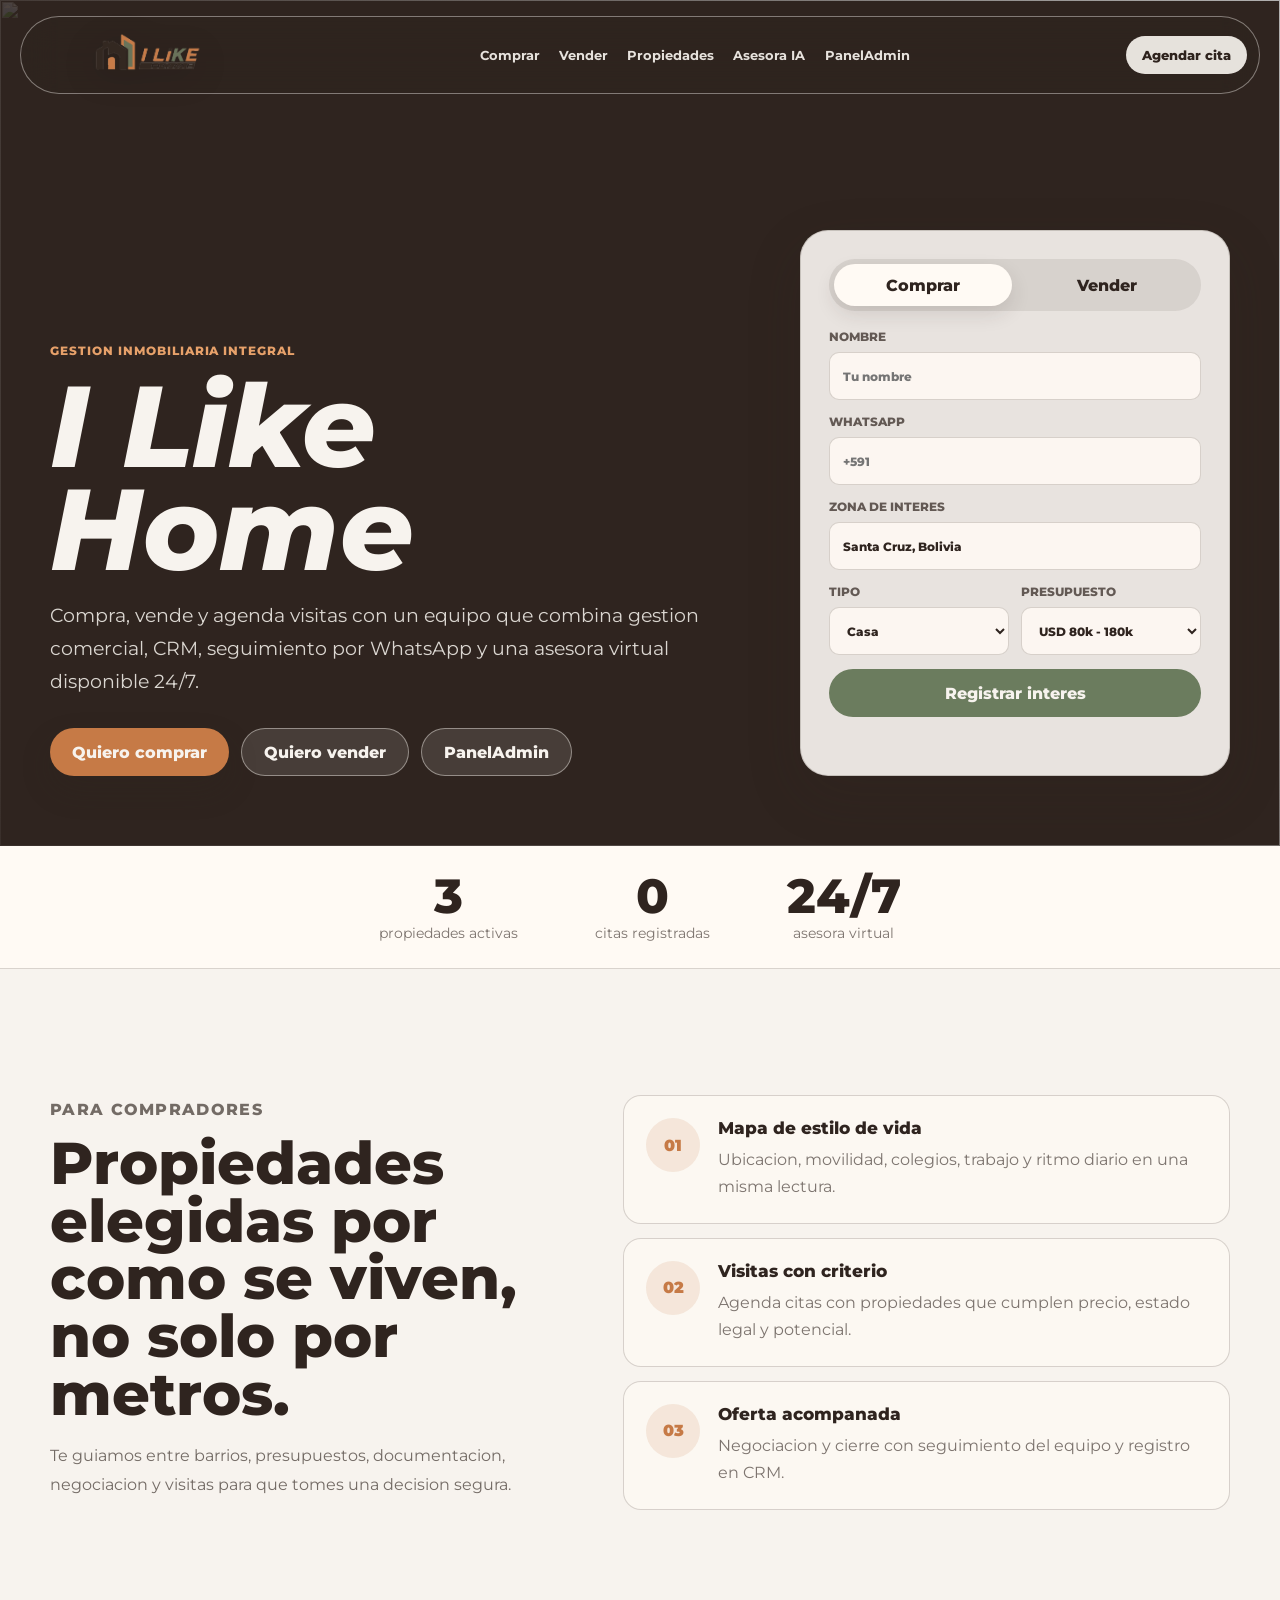
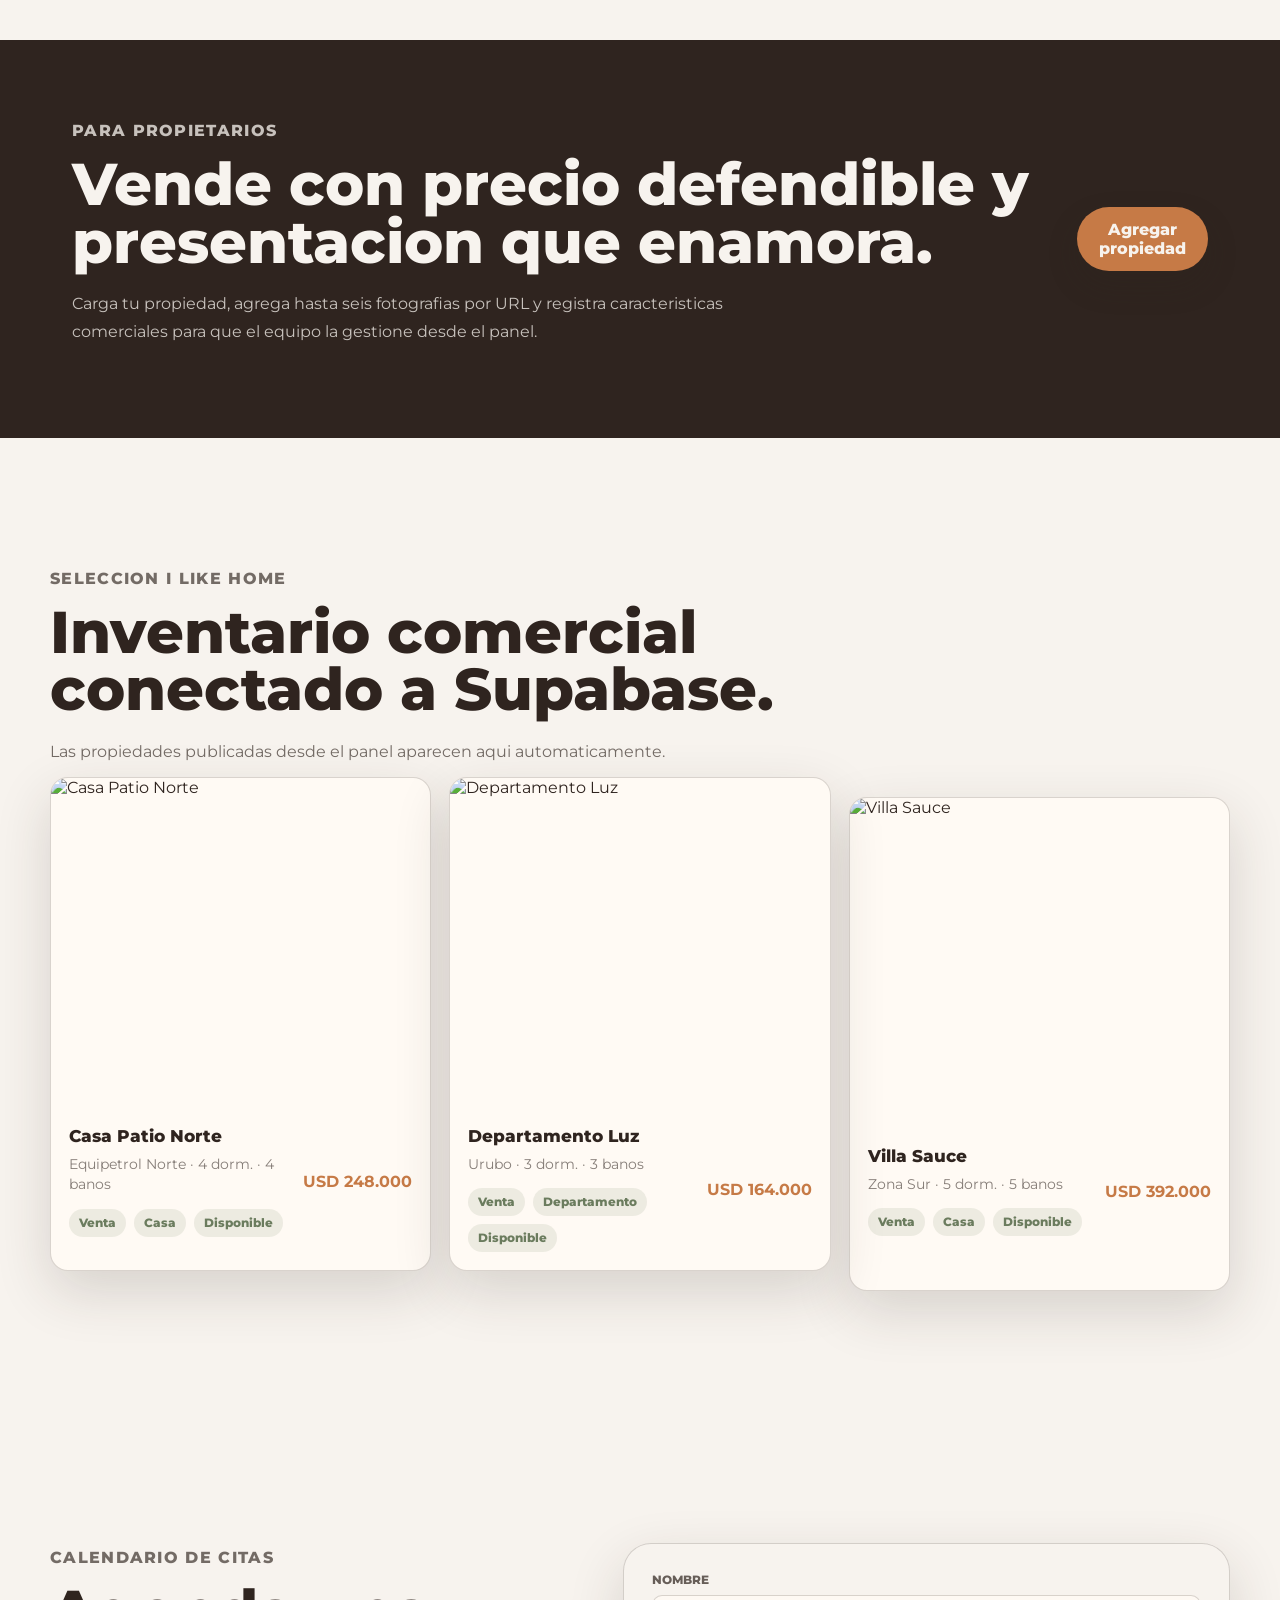
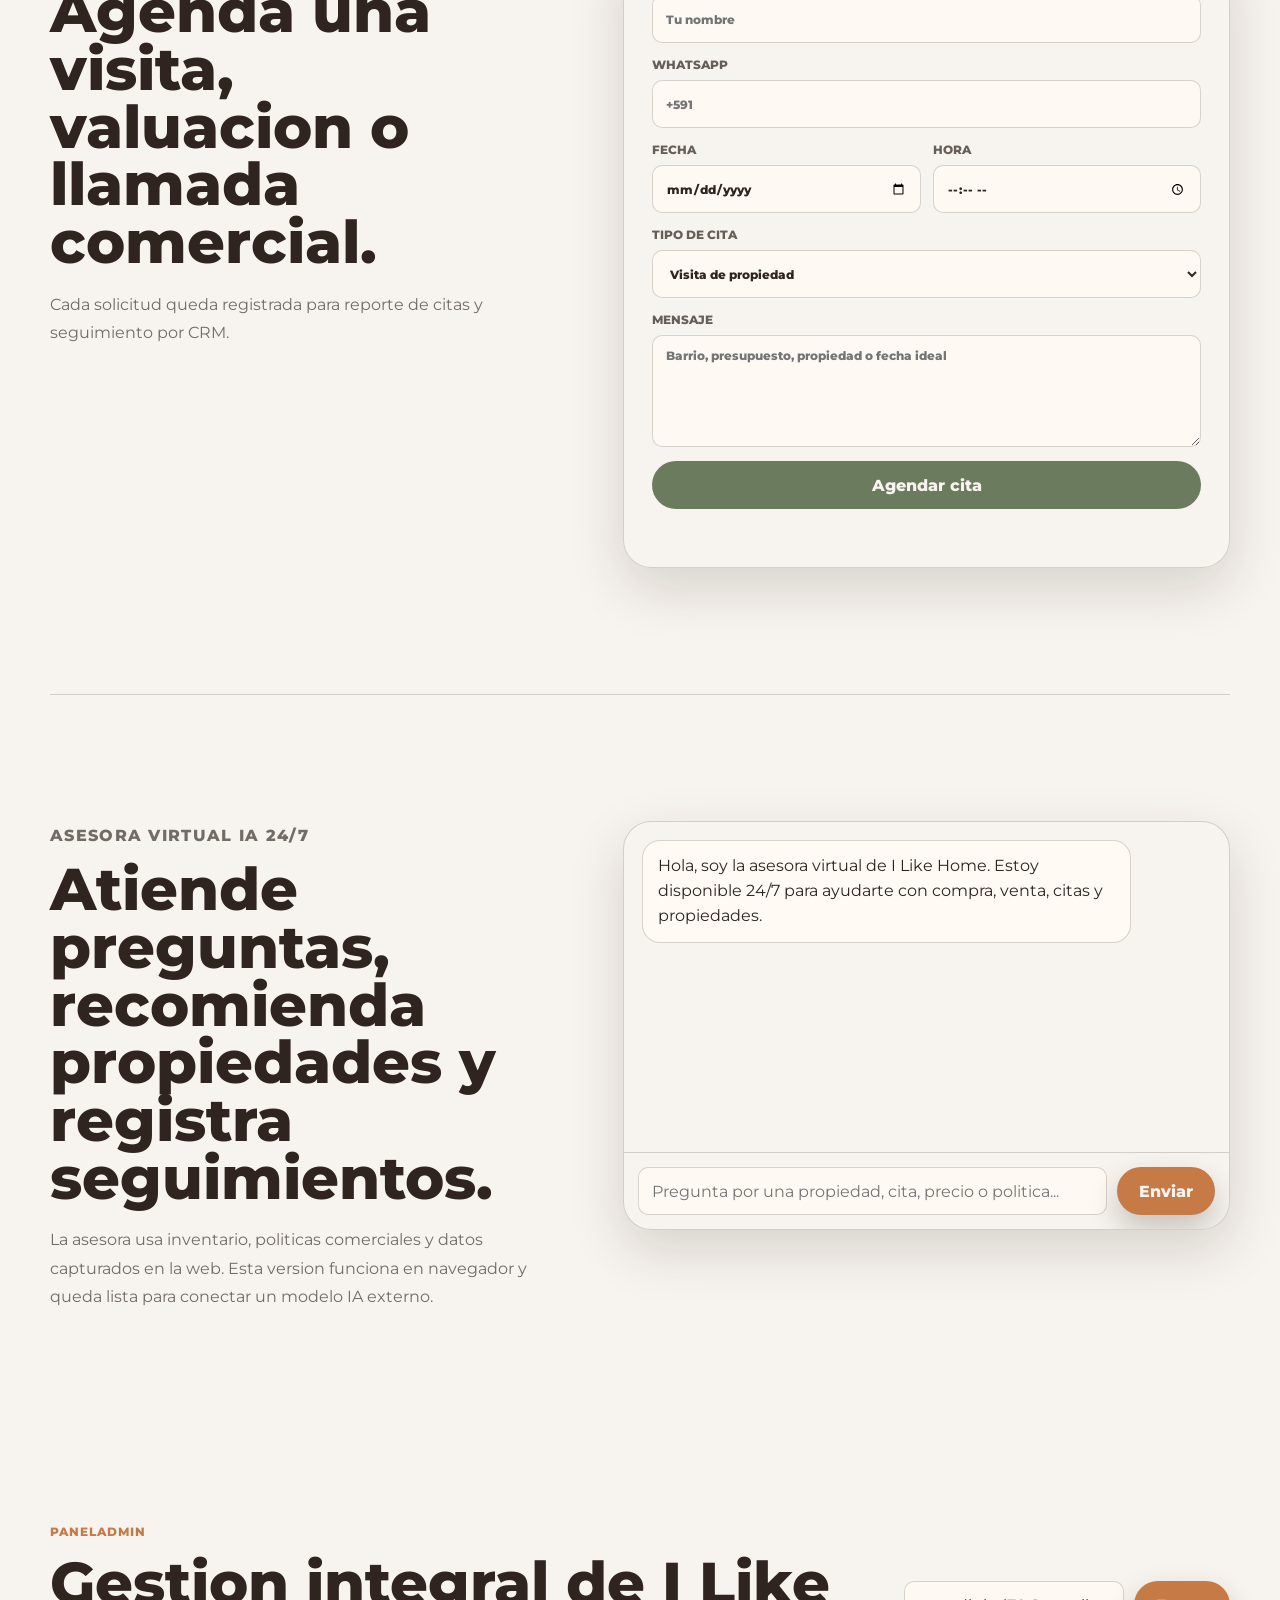
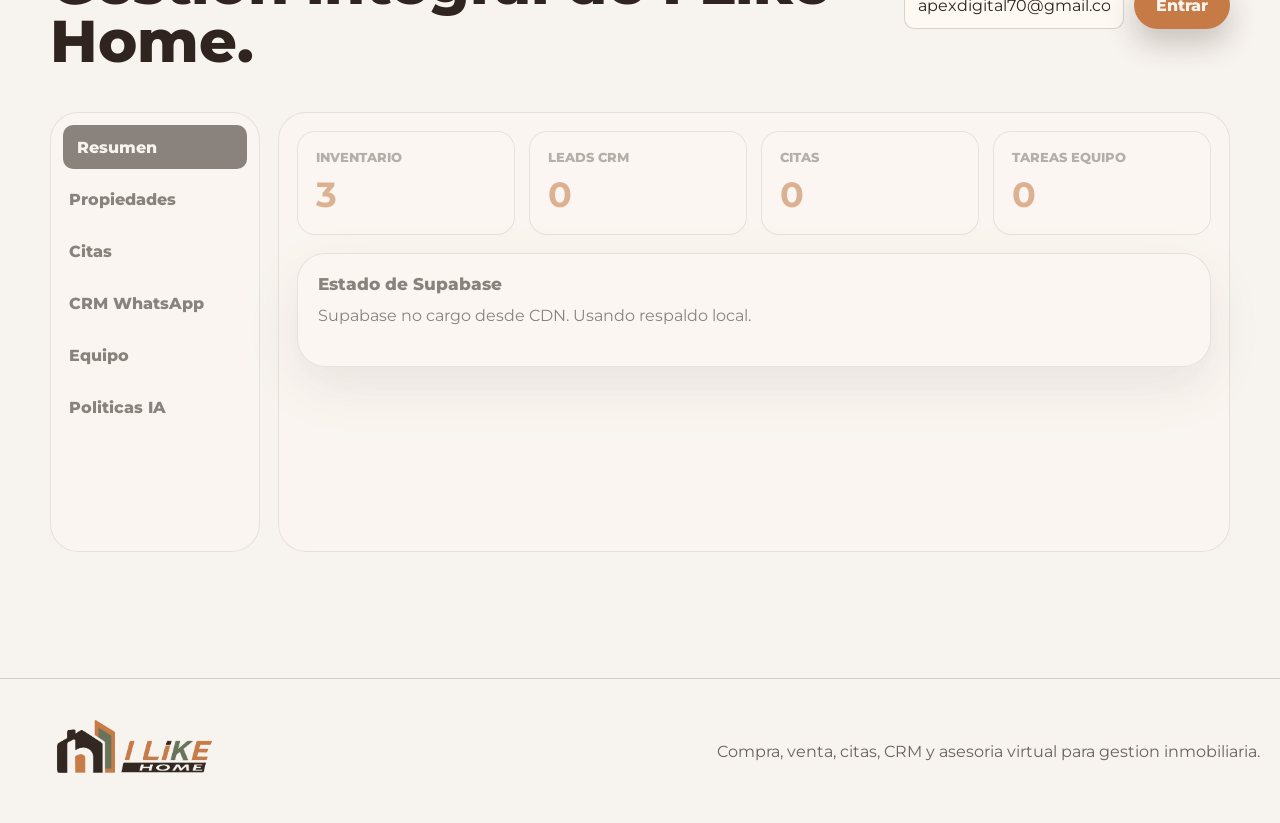
==== commit 2c89bab3: "Use transparent official logos" ====
--- a/I Like Home Landing/index.html
+++ b/I Like Home Landing/index.html
@@ -20,7 +20,7 @@
   <body>
     <header class="site-header" aria-label="Navegacion principal">
       <a class="brand" href="#inicio" aria-label="I Like Home inicio">
-        <img src="./assets/logo-horizontal.png" alt="I Like Home" />
+        <img src="./assets/logo-horizontal-transparent.png" alt="I Like Home" />
       </a>
       <nav class="main-nav">
         <a href="#comprar">Comprar</a>
@@ -392,7 +392,7 @@
     </dialog>
 
     <footer class="site-footer">
-      <img src="./assets/logo-horizontal.png" alt="I Like Home" />
+      <img src="./assets/logo-horizontal-transparent.png" alt="I Like Home" />
       <span>Compra, venta, citas, CRM y asesoria virtual para gestion inmobiliaria.</span>
     </footer>
     <script src="./script.js"></script>
--- a/I Like Home Landing/styles.css
+++ b/I Like Home Landing/styles.css
@@ -74,11 +74,10 @@
 }
 
 .brand img {
-  width: clamp(150px, 18vw, 220px);
+  width: clamp(168px, 18vw, 232px);
   height: auto;
-  max-height: 48px;
+  max-height: 58px;
   object-fit: contain;
-  border-radius: 2px;
   filter: drop-shadow(0 6px 16px rgba(0, 0, 0, 0.18));
 }
 
@@ -785,8 +784,8 @@
 }
 
 .site-footer img {
-  width: 210px;
-  max-height: 72px;
+  width: 230px;
+  max-height: 88px;
   object-fit: contain;
 }
 
@@ -843,8 +842,8 @@
   }
 
   .brand img {
-    width: 140px;
-    max-height: 42px;
+    width: 152px;
+    max-height: 50px;
   }
 
   .nav-action {
